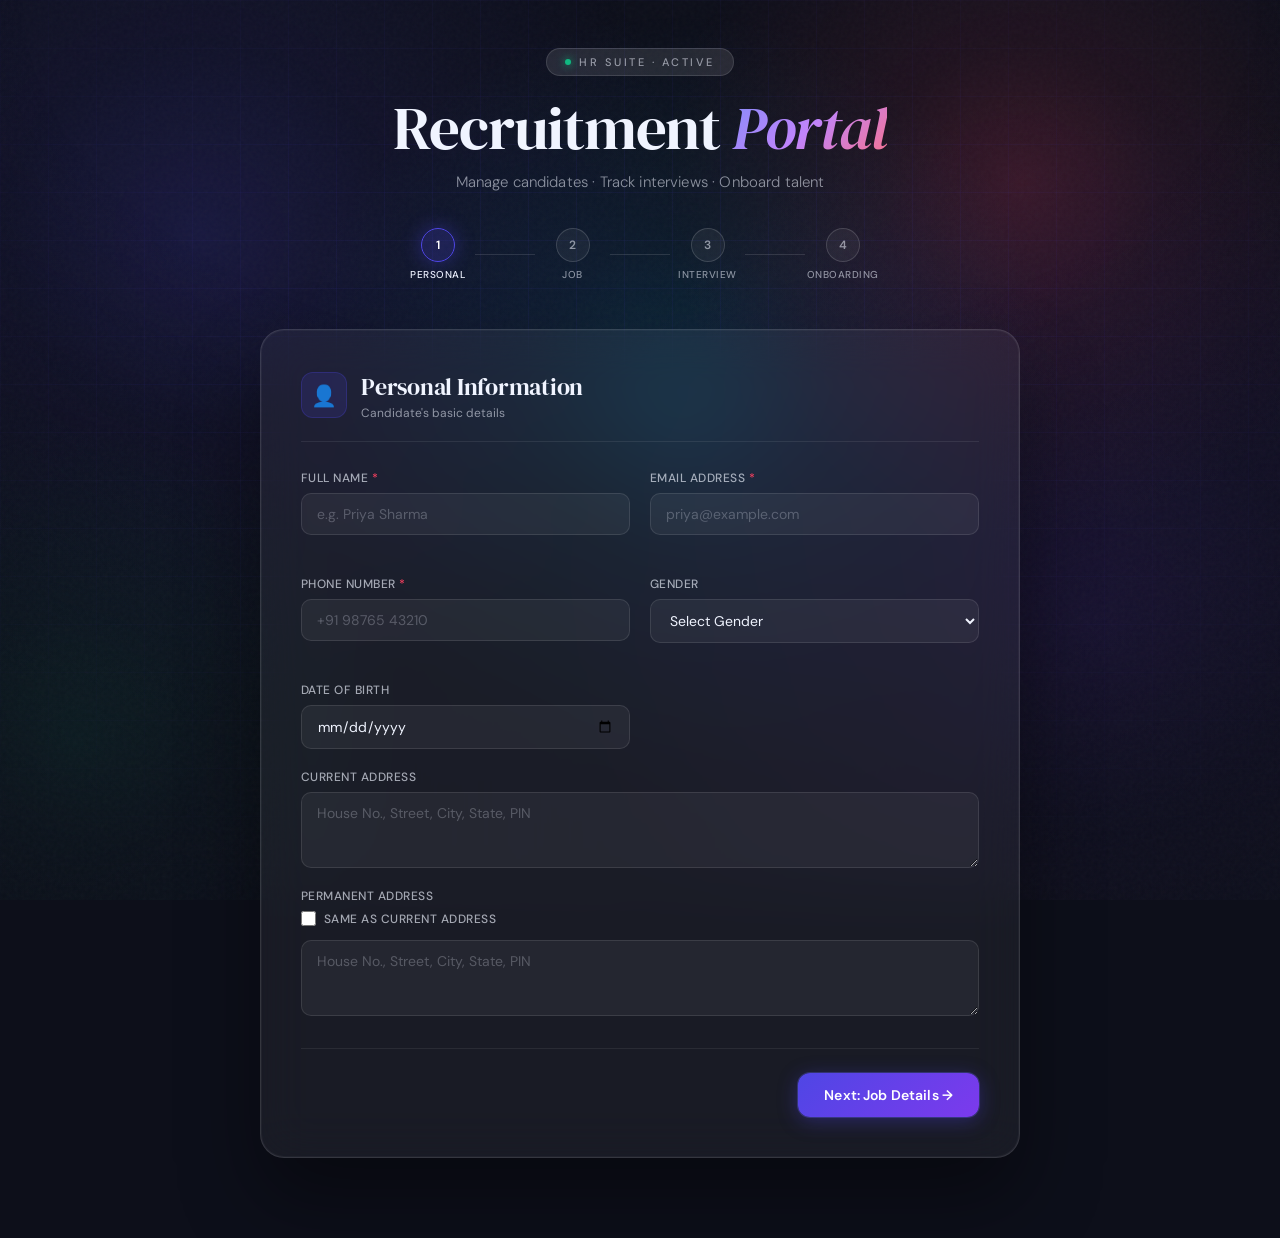
==== index.html @ 94161fe2 "Add files via upload" ====
<!DOCTYPE html>
<html lang="en">
<head>
<meta charset="UTF-8">
<meta name="viewport" content="width=device-width, initial-scale=1.0">
<title>HR Recruitment Portal</title>
<link href="https://fonts.googleapis.com/css2?family=DM+Serif+Display:ital@0;1&family=DM+Sans:wght@300;400;500;600&display=swap" rel="stylesheet">
<style>
*,*::before,*::after{box-sizing:border-box;margin:0;padding:0}

:root{
  --ink:#0d0f1a;
  --ink2:#1e2235;
  --indigo:#4f46e5;
  --violet:#7c3aed;
  --teal:#0d9488;
  --rose:#f43f5e;
  --amber:#f59e0b;
  --emerald:#10b981;
  --glass:rgba(255,255,255,0.06);
  --glass2:rgba(255,255,255,0.10);
  --border:rgba(255,255,255,0.12);
  --text:#f0f4ff;
  --muted:rgba(240,244,255,0.55);
  --card:rgba(255,255,255,0.07);
  --font:'DM Sans',sans-serif;
  --serif:'DM Serif Display',serif;
  --radius:16px;
}

html{scroll-behavior:smooth}

body{
  font-family:var(--font);
  background:var(--ink);
  color:var(--text);
  min-height:100vh;
  overflow-x:hidden;
  position:relative;
}

/* ── CANVAS BACKGROUND ── */
#bgCanvas{
  position:fixed;inset:0;z-index:0;
  pointer-events:none;
  width:100%;height:100%;
}

/* ── GRID OVERLAY ── */
.grid-overlay{
  position:fixed;inset:0;z-index:0;pointer-events:none;
  background-image:
    linear-gradient(rgba(79,70,229,0.07) 1px,transparent 1px),
    linear-gradient(90deg,rgba(79,70,229,0.07) 1px,transparent 1px);
  background-size:48px 48px;
  mask-image:radial-gradient(ellipse 80% 80% at 50% 50%,#000 40%,transparent 100%);
}

/* ── VIGNETTE ── */
.vignette{
  position:fixed;inset:0;z-index:0;pointer-events:none;
  background:radial-gradient(ellipse 120% 100% at 50% 0%,transparent 40%,rgba(13,15,26,0.7) 100%);
}

/* ── NOISE TEXTURE ── */
.noise{
  position:fixed;inset:0;z-index:0;pointer-events:none;
  opacity:0.03;
  background-image:url("data:image/svg+xml,%3Csvg viewBox='0 0 256 256' xmlns='http://www.w3.org/2000/svg'%3E%3Cfilter id='noise'%3E%3CfeTurbulence type='fractalNoise' baseFrequency='0.9' numOctaves='4' stitchTiles='stitch'/%3E%3C/filter%3E%3Crect width='100%25' height='100%25' filter='url(%23noise)'/%3E%3C/svg%3E");
}

/* ── WRAPPER ── */
.portal-wrapper{
  position:relative;z-index:1;
  max-width:800px;margin:0 auto;
  padding:48px 20px 80px;
}

/* ── HEADER ── */
.portal-header{
  text-align:center;margin-bottom:48px;
  animation:slideDown .8s cubic-bezier(.22,1,.36,1) both;
}

@keyframes slideDown{
  from{opacity:0;transform:translateY(-32px)}
  to{opacity:1;transform:translateY(0)}
}

.header-eyebrow{
  display:inline-flex;align-items:center;gap:8px;
  background:var(--glass2);
  border:1px solid var(--border);
  backdrop-filter:blur(12px);
  color:var(--muted);
  font-size:11px;font-weight:500;letter-spacing:2.5px;
  text-transform:uppercase;
  padding:6px 18px;border-radius:99px;margin-bottom:20px;
}
.eyebrow-dot{
  width:6px;height:6px;border-radius:50%;
  background:var(--emerald);
  box-shadow:0 0 8px var(--emerald);
  animation:pulse 2s ease infinite;
}
@keyframes pulse{0%,100%{opacity:1;transform:scale(1)}50%{opacity:.5;transform:scale(.8)}}

.portal-title{
  font-family:var(--serif);
  font-size:clamp(2.4rem,6vw,3.8rem);
  font-weight:400;line-height:1.05;
  letter-spacing:-.02em;
  margin-bottom:12px;
}
.portal-title .accent{
  font-style:italic;
  background:linear-gradient(135deg,#818cf8,#c084fc,#fb7185);
  -webkit-background-clip:text;-webkit-text-fill-color:transparent;
  background-clip:text;
}
.portal-subtitle{
  color:var(--muted);font-size:15px;font-weight:300;
  letter-spacing:.01em;margin-bottom:36px;
}

/* ── STEP PROGRESS ── */
.step-track{
  display:flex;align-items:center;
  justify-content:center;gap:0;
  max-width:480px;margin:0 auto;
}
.step-item{
  display:flex;flex-direction:column;align-items:center;gap:6px;
  flex:1;
}
.step-connector{
  height:1px;flex:1;
  background:rgba(255,255,255,0.12);
  transition:background .5s;
  max-width:60px;
}
.step-connector.filled{background:linear-gradient(90deg,var(--indigo),var(--violet))}

.step-circle{
  width:34px;height:34px;border-radius:50%;
  display:flex;align-items:center;justify-content:center;
  font-size:12px;font-weight:600;
  border:1.5px solid rgba(255,255,255,0.15);
  background:rgba(255,255,255,0.05);
  color:var(--muted);
  transition:all .4s cubic-bezier(.34,1.56,.64,1);
  position:relative;z-index:1;
}
.step-circle.active{
  border-color:var(--indigo);
  background:rgba(79,70,229,0.2);
  color:#fff;
  box-shadow:0 0 20px rgba(79,70,229,0.4);
}
.step-circle.done{
  border-color:var(--emerald);
  background:rgba(16,185,129,0.2);
  color:var(--emerald);
  box-shadow:0 0 16px rgba(16,185,129,0.3);
}
.step-label{
  font-size:10px;font-weight:500;
  color:var(--muted);letter-spacing:.05em;
  text-transform:uppercase;
  transition:color .3s;
  white-space:nowrap;
}
.step-item.active .step-label{color:var(--text)}

/* ── FORM CARD ── */
.form-section{
  display:none;
  background:rgba(255,255,255,0.05);
  backdrop-filter:blur(24px);
  border:1px solid var(--border);
  border-radius:24px;
  padding:40px;
  margin-top:32px;
  animation:fadeUp .5s cubic-bezier(.22,1,.36,1) both;
  box-shadow:0 0 0 1px rgba(255,255,255,0.04) inset,
             0 40px 80px rgba(0,0,0,0.4);
}
.form-section.active{display:block}

@keyframes fadeUp{
  from{opacity:0;transform:translateY(20px)}
  to{opacity:1;transform:translateY(0)}
}

.section-header{
  display:flex;align-items:center;gap:14px;
  margin-bottom:28px;padding-bottom:20px;
  border-bottom:1px solid rgba(255,255,255,0.08);
}
.section-icon-wrap{
  width:46px;height:46px;border-radius:12px;
  display:flex;align-items:center;justify-content:center;
  font-size:1.3rem;
  background:rgba(79,70,229,0.15);
  border:1px solid rgba(79,70,229,0.25);
}
.section-title{
  font-family:var(--serif);
  font-size:1.5rem;font-weight:400;
  letter-spacing:-.01em;
}
.section-sub{font-size:12px;color:var(--muted);margin-top:2px}

/* ── GRID ── */
.grid-2{display:grid;grid-template-columns:1fr 1fr;gap:20px}
@media(max-width:580px){
  .grid-2{grid-template-columns:1fr}
  .form-section{padding:24px 18px}
}
.field-full{grid-column:1/-1}

/* ── FIELD ── */
.field-group{display:flex;flex-direction:column;gap:7px}
.field-group label{
  font-size:12px;font-weight:500;
  color:rgba(240,244,255,0.65);
  letter-spacing:.04em;text-transform:uppercase;
}
.req{color:var(--rose)}

input[type=text],input[type=email],input[type=tel],
input[type=date],input[type=number],input[type=url],
select,textarea{
  width:100%;padding:11px 15px;
  background:rgba(255,255,255,0.05);
  border:1px solid rgba(255,255,255,0.1);
  border-radius:10px;
  font-family:var(--font);font-size:14px;
  color:var(--text);outline:none;
  transition:border-color .2s,box-shadow .2s,background .2s;

}
input::placeholder,textarea::placeholder{color:rgba(240,244,255,0.25)}
input:focus,select:focus,textarea:focus{
  border-color:rgba(99,102,241,0.6);
  box-shadow:0 0 0 3px rgba(99,102,241,0.15);
  background:rgba(255,255,255,0.08);
}
input.invalid,select.invalid,textarea.invalid{
  border-color:rgba(244,63,94,0.6);
  box-shadow:0 0 0 3px rgba(244,63,94,0.1);
}
.field-error{font-size:11px;color:var(--rose);min-height:14px}
textarea{height:76px;resize:vertical}
select{cursor:pointer}
select option{background:#1a1d2e;color:var(--text)}

/* ── SKILLS ── */
.skills-input-wrap{display:flex;flex-direction:column;gap:8px}
.skills-tags{display:flex;flex-wrap:wrap;gap:6px;min-height:4px}
.skill-tag{
  display:inline-flex;align-items:center;gap:5px;
  background:rgba(124,58,237,0.2);
  border:1px solid rgba(124,58,237,0.35);
  color:#c4b5fd;
  font-size:11px;font-weight:500;
  padding:4px 11px;border-radius:99px;
  animation:popIn .2s cubic-bezier(.34,1.56,.64,1);
}
@keyframes popIn{
  from{transform:scale(.5);opacity:0}
  to{transform:scale(1);opacity:1}
}
.skill-tag button{
  background:none;border:none;cursor:pointer;
  color:#c4b5fd;font-size:13px;line-height:1;
  padding:0;margin:0;width:auto;opacity:.7;
  transition:opacity .15s;
}
.skill-tag button:hover{opacity:1}

/* ── STATUS BUTTONS ── */
.status-buttons{display:flex;gap:8px;flex-wrap:wrap;margin-top:2px}
.status-btn{
  flex:1;padding:10px 8px;
  border:1px solid rgba(255,255,255,0.1);
  border-radius:10px;
  background:rgba(255,255,255,0.04);
  font-family:var(--font);font-size:12px;font-weight:600;
  cursor:pointer;transition:all .2s;
  color:var(--muted);min-width:88px;
  letter-spacing:.03em;
}
.status-btn:hover{border-color:rgba(255,255,255,0.25);color:var(--text)}
.status-btn.pending.active{
  background:rgba(245,158,11,0.15);border-color:rgba(245,158,11,0.4);
  color:#fcd34d;box-shadow:0 0 14px rgba(245,158,11,0.1);
}
.status-btn.selected.active{
  background:rgba(16,185,129,0.15);border-color:rgba(16,185,129,0.4);
  color:#6ee7b7;box-shadow:0 0 14px rgba(16,185,129,0.1);
}
.status-btn.rejected.active{
  background:rgba(244,63,94,0.15);border-color:rgba(244,63,94,0.4);
  color:#fda4af;box-shadow:0 0 14px rgba(244,63,94,0.1);
}

/* ── TOGGLE ── */
.toggle-wrap{display:flex;align-items:center;gap:12px;margin-top:4px}
.toggle{position:relative;display:inline-block;width:48px;height:26px;flex-shrink:0}
.toggle input{opacity:0;width:0;height:0}
.toggle-slider{
  position:absolute;inset:0;
  background:rgba(255,255,255,0.1);border-radius:99px;
  transition:.3s;cursor:pointer;
  border:1px solid rgba(255,255,255,0.1);
}
.toggle-slider::before{
  content:'';position:absolute;
  width:20px;height:20px;left:3px;top:2px;
  background:rgba(255,255,255,0.7);border-radius:50%;
  transition:.3s;box-shadow:0 1px 4px rgba(0,0,0,0.4);
}
.toggle input:checked+.toggle-slider{
  background:linear-gradient(135deg,var(--indigo),var(--violet));
  border-color:transparent;
}
.toggle input:checked+.toggle-slider::before{
  transform:translateX(22px);background:#fff;
}
.toggle-text{font-size:13px;color:var(--muted)}

/* ── SAME ADDRESS ── */
.same-address-wrap{display:flex;align-items:center;gap:8px;margin-bottom:6px}
.same-address-wrap input[type=checkbox]{
  width:15px;height:15px;accent-color:var(--indigo);cursor:pointer;
}
.checkbox-label{font-size:12px;color:var(--muted);cursor:pointer;font-weight:500}

/* ── SALARY ── */
.salary-wrap{position:relative}
.salary-prefix{
  position:absolute;left:14px;top:50%;transform:translateY(-50%);
  font-size:14px;font-weight:600;color:var(--muted);
}
.salary-wrap input{padding-left:26px}

/* ── SUMMARY ── */
.summary-card{
  background:rgba(79,70,229,0.08);
  border:1px solid rgba(99,102,241,0.25);
  border-radius:14px;padding:20px 24px;margin-top:24px;
}
.summary-card h3{
  font-size:13px;font-weight:600;color:rgba(165,180,252,0.9);
  margin-bottom:14px;letter-spacing:.05em;text-transform:uppercase;
}
.summary-grid{display:grid;grid-template-columns:1fr 1fr;gap:10px 24px}
.summary-item{font-size:13px}
.summary-item .s-label{color:var(--muted);font-weight:400;font-size:11px;text-transform:uppercase;letter-spacing:.04em;margin-bottom:1px}
.summary-item .s-val{color:var(--text);font-weight:500}
@media(max-width:480px){.summary-grid{grid-template-columns:1fr}}

/* ── NAV ── */
.step-nav{
  display:flex;justify-content:space-between;align-items:center;
  margin-top:32px;padding-top:24px;
  border-top:1px solid rgba(255,255,255,0.07);
}

.btn-next,.btn-back,.btn-submit{
  font-family:var(--font);font-weight:600;font-size:14px;
  border:none;border-radius:12px;padding:13px 26px;
  cursor:pointer;transition:all .22s cubic-bezier(.22,1,.36,1);
  letter-spacing:.01em;
}
.btn-next{
  background:linear-gradient(135deg,#4f46e5,#7c3aed);
  color:#fff;
  box-shadow:0 0 0 1px rgba(99,102,241,0.3),0 4px 20px rgba(79,70,229,0.35);
}
.btn-next:hover{transform:translateY(-2px);box-shadow:0 0 0 1px rgba(99,102,241,0.5),0 8px 28px rgba(79,70,229,0.45)}
.btn-next:active{transform:translateY(0)}

.btn-back{
  background:rgba(255,255,255,0.05);
  color:var(--muted);
  border:1px solid rgba(255,255,255,0.1);
}
.btn-back:hover{background:rgba(255,255,255,0.09);color:var(--text)}

.btn-submit{
  background:linear-gradient(135deg,#0d9488,#10b981);
  color:#fff;
  box-shadow:0 0 0 1px rgba(16,185,129,0.3),0 4px 20px rgba(13,148,136,0.35);
  padding:13px 32px;font-size:15px;
}
.btn-submit:hover{transform:translateY(-2px);box-shadow:0 0 0 1px rgba(16,185,129,0.5),0 8px 28px rgba(13,148,136,0.45)}
.btn-submit:disabled{opacity:.5;cursor:not-allowed;transform:none}
.btn-loader{display:inline-block}
.hidden{display:none!important}

/* ── TOAST ── */
.toast{
  position:fixed;bottom:32px;right:32px;
  background:rgba(30,34,53,0.95);
  backdrop-filter:blur(20px);
  border:1px solid var(--border);
  color:var(--text);padding:14px 22px;
  border-radius:14px;font-size:14px;font-weight:500;
  display:flex;align-items:center;gap:10px;
  box-shadow:0 20px 50px rgba(0,0,0,0.5);
  transform:translateY(80px);opacity:0;
  transition:all .45s cubic-bezier(.22,1,.36,1);
  z-index:1000;
}
.toast.show{transform:translateY(0);opacity:1}
.toast-icon{font-size:1.1rem}

/* ── FLOATING PARTICLES (CSS) ── */
.particles{position:fixed;inset:0;z-index:0;pointer-events:none;overflow:hidden}
.particle{
  position:absolute;border-radius:50%;
  animation:floatUp linear infinite;
  opacity:0;
}
@keyframes floatUp{
  0%{transform:translateY(0) scale(1);opacity:0}
  10%{opacity:1}
  90%{opacity:.4}
  100%{transform:translateY(-100vh) scale(.4);opacity:0}
}
</style>
</head>
<body>

<canvas id="bgCanvas"></canvas>
<div class="grid-overlay"></div>
<div class="vignette"></div>
<div class="noise"></div>
<div class="particles" id="particles"></div>

<div class="portal-wrapper">

  <!-- Header -->
  <header class="portal-header">
    <div class="header-eyebrow">
      <span class="eyebrow-dot"></span>
      HR Suite · Active
    </div>
    <h1 class="portal-title">Recruitment <span class="accent">Portal</span></h1>
    <p class="portal-subtitle">Manage candidates · Track interviews · Onboard talent</p>

    <!-- Step Progress -->
    <div class="step-track" id="stepTrack">
      <div class="step-item active" data-step="1">
        <div class="step-circle active" id="sc1">1</div>
        <span class="step-label">Personal</span>
      </div>
      <div class="step-connector" id="conn1"></div>
      <div class="step-item" data-step="2">
        <div class="step-circle" id="sc2">2</div>
        <span class="step-label">Job</span>
      </div>
      <div class="step-connector" id="conn2"></div>
      <div class="step-item" data-step="3">
        <div class="step-circle" id="sc3">3</div>
        <span class="step-label">Interview</span>
      </div>
      <div class="step-connector" id="conn3"></div>
      <div class="step-item" data-step="4">
        <div class="step-circle" id="sc4">4</div>
        <span class="step-label">Onboarding</span>
      </div>
    </div>
  </header>

  <form id="hrForm" novalidate>

    <!-- Step 1 -->
    <section class="form-section active" id="step1">
      <div class="section-header">
        <div class="section-icon-wrap">👤</div>
        <div>
          <h2 class="section-title">Personal Information</h2>
          <p class="section-sub">Candidate's basic details</p>
        </div>
      </div>
      <div class="grid-2">
        <div class="field-group">
          <label>Full Name <span class="req">*</span></label>
          <input type="text" id="name" placeholder="e.g. Priya Sharma" required>
          <span class="field-error" id="nameErr"></span>
        </div>
        <div class="field-group">
          <label>Email Address <span class="req">*</span></label>
          <input type="email" id="email" placeholder="priya@example.com" required>
          <span class="field-error" id="emailErr"></span>
        </div>
        <div class="field-group">
          <label>Phone Number <span class="req">*</span></label>
          <input type="tel" id="phone" placeholder="+91 98765 43210" required>
          <span class="field-error" id="phoneErr"></span>
        </div>
        <div class="field-group">
          <label>Gender</label>
          <select id="gender">
            <option value="">Select Gender</option>
            <option>Male</option><option>Female</option>
            <option>Other</option><option>Prefer not to say</option>
          </select>
        </div>
        <div class="field-group">
          <label>Date of Birth</label>
          <input type="date" id="dob">
        </div>
        <div class="field-group field-full">
          <label>Current Address</label>
          <textarea id="currentAddress" placeholder="House No., Street, City, State, PIN"></textarea>
        </div>
        <div class="field-group field-full">
          <label>Permanent Address</label>
          <div class="same-address-wrap">
            <input type="checkbox" id="sameAddress">
            <label for="sameAddress" class="checkbox-label">Same as current address</label>
          </div>
          <textarea id="permanentAddress" placeholder="House No., Street, City, State, PIN"></textarea>
        </div>
      </div>
      <div class="step-nav">
        <div></div>
        <button type="button" class="btn-next" onclick="goToStep(2)">Next: Job Details →</button>
      </div>
    </section>

    <!-- Step 2 -->
    <section class="form-section" id="step2">
      <div class="section-header">
        <div class="section-icon-wrap">💼</div>
        <div>
          <h2 class="section-title">Job Details</h2>
          <p class="section-sub">Role, skills & experience</p>
        </div>
      </div>
      <div class="grid-2">
        <div class="field-group">
          <label>Position Applied For <span class="req">*</span></label>
          <input type="text" id="position" placeholder="e.g. Senior Developer" required>
          <span class="field-error" id="positionErr"></span>
        </div>
        <div class="field-group">
          <label>Department</label>
          <select id="department">
            <option value="">Select Department</option>
            <option>Engineering</option><option>Design</option>
            <option>Marketing</option><option>Sales</option>
            <option>HR</option><option>Finance</option>
            <option>Operations</option><option>Other</option>
          </select>
        </div>
        <div class="field-group field-full">
          <label>Skills</label>
          <div class="skills-input-wrap">
            <input type="text" id="skillInput" placeholder="Type a skill and press Enter (e.g. React, Python)">
            <div class="skills-tags" id="skillsTags"></div>
            <input type="hidden" id="skills">
          </div>
        </div>
        <div class="field-group">
          <label>Experience (Years)</label>
          <input type="number" id="experience" placeholder="e.g. 4" min="0" max="50">
        </div>
        <div class="field-group">
          <label>Application Date</label>
          <input type="date" id="applicationDate">
        </div>
        <div class="field-group field-full">
          <label>Resume Link (Google Drive URL)</label>
          <input type="url" id="resume" placeholder="https://drive.google.com/file/...">
        </div>
      </div>
      <div class="step-nav">
        <button type="button" class="btn-back" onclick="goToStep(1)">← Back</button>
        <button type="button" class="btn-next" onclick="goToStep(3)">Next: Interview →</button>
      </div>
    </section>

    <!-- Step 3 -->
    <section class="form-section" id="step3">
      <div class="section-header">
        <div class="section-icon-wrap">🎯</div>
        <div>
          <h2 class="section-title">Interview Tracking</h2>
          <p class="section-sub">Status, rounds & evaluation</p>
        </div>
      </div>
      <div class="grid-2">
        <div class="field-group">
          <label>Interview Status</label>
          <div class="status-buttons" id="interviewStatusBtns">
            <button type="button" class="status-btn pending active" data-value="Pending" onclick="setStatus(this,'interviewStatus')">⏳ Pending</button>
            <button type="button" class="status-btn selected" data-value="Selected" onclick="setStatus(this,'interviewStatus')">✅ Selected</button>
            <button type="button" class="status-btn rejected" data-value="Rejected" onclick="setStatus(this,'interviewStatus')">❌ Rejected</button>
          </div>
          <input type="hidden" id="interviewStatus" value="Pending">
        </div>
        <div class="field-group">
          <label>Offer Letter Sent?</label>
          <div class="toggle-wrap">
            <label class="toggle">
              <input type="checkbox" id="offerSentToggle">
              <span class="toggle-slider"></span>
            </label>
            <span class="toggle-text" id="offerSentText">Not Sent</span>
            <input type="hidden" id="offerSent" value="No">
          </div>
        </div>
        <div class="field-group">
          <label>Interview Round</label>
          <select id="interviewRound">
            <option value="">Select Round</option>
            <option>HR Screening</option><option>Technical Round 1</option>
            <option>Technical Round 2</option><option>Managerial Round</option>
            <option>Final Round</option>
          </select>
        </div>
        <div class="field-group">
          <label>Candidate Selected?</label>
          <div class="toggle-wrap">
            <label class="toggle">
              <input type="checkbox" id="selectedToggle">
              <span class="toggle-slider"></span>
            </label>
            <span class="toggle-text" id="selectedText">No</span>
            <input type="hidden" id="selected" value="No">
          </div>
        </div>
        <div class="field-group field-full">
          <label>HR Remarks</label>
          <textarea id="remarks" placeholder="Add notes about the candidate..."></textarea>
        </div>
      </div>
      <div class="step-nav">
        <button type="button" class="btn-back" onclick="goToStep(2)">← Back</button>
        <button type="button" class="btn-next" onclick="goToStep(4)">Next: Onboarding →</button>
      </div>
    </section>

    <!-- Step 4 -->
    <section class="form-section" id="step4">
      <div class="section-header">
        <div class="section-icon-wrap">🚀</div>
        <div>
          <h2 class="section-title">Employee Onboarding</h2>
          <p class="section-sub">Final package & joining details</p>
        </div>
      </div>
      <div class="grid-2">
        <div class="field-group">
          <label>Date of Joining</label>
          <input type="date" id="joiningDate">
        </div>
        <div class="field-group">
          <label>Employment Type</label>
          <select id="employmentType">
            <option>Full-time</option><option>Intern</option>
            <option>Contract</option><option>Part-time</option>
          </select>
        </div>
        <div class="field-group">
          <label>Work Location</label>
          <input type="text" id="workLocation" placeholder="e.g. Mumbai / Remote / Hybrid">
        </div>
        <div class="field-group">
          <label>Salary Package (LPA)</label>
          <div class="salary-wrap">
            <span class="salary-prefix">₹</span>
            <input type="text" id="salary" placeholder="e.g. 12 LPA">
          </div>
        </div>
      </div>
      <div class="summary-card" id="summaryCard">
        <h3>📋 Submission Summary</h3>
        <div class="summary-grid" id="summaryGrid"></div>
      </div>
      <div class="step-nav">
        <button type="button" class="btn-back" onclick="goToStep(3)">← Back</button>
        <button type="submit" class="btn-submit" id="submitBtn">
          <span id="btnText">💾 Save to Google Sheets</span>
          <span id="btnLoader" class="btn-loader hidden">Saving…</span>
        </button>
      </div>
    </section>

  </form>

  <div class="toast" id="toast">
    <span class="toast-icon">🎉</span>
    <span id="toastMsg">Employee saved successfully!</span>
  </div>

</div>

<script>
/* ════════════════════════════════════════
   CANVAS BACKGROUND — Flowing aurora mesh
   ════════════════════════════════════════ */
(function(){
  const canvas=document.getElementById('bgCanvas');
  const ctx=canvas.getContext('2d');
  let W,H,t=0;
  const orbs=[
    {x:.15,y:.2,r:.38,c:[79,70,229],vx:.00012,vy:.00008},
    {x:.8,y:.7,r:.42,c:[124,58,237],vx:-.0001,vy:.00015},
    {x:.5,y:.5,r:.3,c:[14,165,233],vx:.00008,vy:-.00012},
    {x:.1,y:.8,r:.25,c:[16,185,129],vx:.00015,vy:-.0001},
    {x:.85,y:.15,r:.28,c:[244,63,94],vx:-.00009,vy:.00013},
  ];
  function resize(){W=canvas.width=innerWidth;H=canvas.height=innerHeight}
  resize();
  window.addEventListener('resize',resize);

  /* mouse attract */
  let mx=W/2,my=H/2;
  document.addEventListener('mousemove',e=>{mx=e.clientX;my=e.clientY});

  function draw(){
    ctx.clearRect(0,0,W,H);
    t+=.003;
    orbs.forEach((o,i)=>{
      const ox=Math.sin(t*1.1+i*1.3)*0.06;
      const oy=Math.cos(t*.9+i*1.7)*0.06;
      const ax=(mx/W-.5)*.04;
      const ay=(my/H-.5)*.04;
      o.x+=o.vx+ax*.002;
      o.y+=o.vy+ay*.002;
      if(o.x<-0.1)o.x=1.1;if(o.x>1.1)o.x=-0.1;
      if(o.y<-0.1)o.y=1.1;if(o.y>1.1)o.y=-0.1;
      const cx=(o.x+ox)*W;
      const cy=(o.y+oy)*H;
      const rad=o.r*Math.max(W,H);
      const g=ctx.createRadialGradient(cx,cy,0,cx,cy,rad);
      const [r,gv,b]=o.c;
      g.addColorStop(0,`rgba(${r},${gv},${b},.18)`);
      g.addColorStop(.4,`rgba(${r},${gv},${b},.08)`);
      g.addColorStop(1,`rgba(${r},${gv},${b},0)`);
      ctx.beginPath();
      ctx.arc(cx,cy,rad,0,Math.PI*2);
      ctx.fillStyle=g;ctx.fill();
    });
    requestAnimationFrame(draw);
  }
  draw();
})();

/* ════════════════════════════════════════
   FLOATING PARTICLES
   ════════════════════════════════════════ */
(function(){
  const container=document.getElementById('particles');
  const colors=['rgba(99,102,241,.5)','rgba(139,92,246,.4)','rgba(20,184,166,.3)','rgba(251,191,36,.3)'];
  for(let i=0;i<18;i++){
    const p=document.createElement('div');
    p.className='particle';
    const size=Math.random()*3+1;
    p.style.cssText=`
      width:${size}px;height:${size}px;
      left:${Math.random()*100}%;
      bottom:-${Math.random()*20}%;
      background:${colors[Math.floor(Math.random()*colors.length)]};
      animation-duration:${8+Math.random()*12}s;
      animation-delay:${Math.random()*8}s;
    `;
    container.appendChild(p);
  }
})();

/* ════════════════════════════════════════
   SCRIPT URL
   ════════════════════════════════════════ */
// ⚠️ PASTE YOUR NEW GOOGLE APPS SCRIPT WEB APP URL HERE after deploying the Apps Script below
const SCRIPT_URL = "https://script.google.com/macros/s/AKfycbxuU6n4cOxJBHFFOYONBlkAgOHNXthpQToas6R7LyTEX1ES58RzDP-QmV1KAhtE340/exec";

/* ════════════════════════════════════════
   STEP NAVIGATION
   ════════════════════════════════════════ */
let currentStep=1;const totalSteps=4;

function goToStep(step){
  if(step>currentStep&&!validateStep(currentStep))return;
  document.getElementById(`step${currentStep}`).classList.remove('active');
  document.getElementById(`step${step}`).classList.add('active');
  currentStep=step;
  updateProgress();
  if(step===4)buildSummary();
  window.scrollTo({top:0,behavior:'smooth'});
}

function updateProgress(){
  for(let i=1;i<=4;i++){
    const sc=document.getElementById(`sc${i}`);
    const si=document.querySelector(`.step-item[data-step="${i}"]`);
    sc.className='step-circle';
    si.classList.remove('active');
    if(i<currentStep){sc.classList.add('done');sc.textContent='✓'}
    else if(i===currentStep){sc.classList.add('active');sc.textContent=i;si.classList.add('active')}
    else{sc.textContent=i}
  }
  for(let i=1;i<=3;i++){
    const c=document.getElementById(`conn${i}`);
    c.classList.toggle('filled',i<currentStep);
  }
}

/* ════════════════════════════════════════
   VALIDATION
   ════════════════════════════════════════ */
function validateStep(step){
  let valid=true;
  const rules={
    1:[
      {id:'name',errId:'nameErr',msg:'Full name is required.'},
      {id:'email',errId:'emailErr',msg:'Valid email is required.',pattern:/^[^\s@]+@[^\s@]+\.[^\s@]+$/},
      {id:'phone',errId:'phoneErr',msg:'Phone number is required.'},
    ],
    2:[{id:'position',errId:'positionErr',msg:'Position is required.'}]
  };
  if(rules[step]){
    rules[step].forEach(rule=>{
      const el=document.getElementById(rule.id);
      const err=document.getElementById(rule.errId);
      const val=el.value.trim();
      const failed=!val||(rule.pattern&&!rule.pattern.test(val));
      el.classList.toggle('invalid',failed);
      err.textContent=failed?rule.msg:'';
      if(failed)valid=false;
    });
  }
  return valid;
}

['name','email','phone','position'].forEach(id=>{
  const el=document.getElementById(id);
  if(el)el.addEventListener('input',()=>{
    el.classList.remove('invalid');
    const e=document.getElementById(id+'Err');
    if(e)e.textContent='';
  });
});

/* ════════════════════════════════════════
   SKILLS TAG INPUT
   ════════════════════════════════════════ */
let skillsList=[];
document.getElementById('skillInput').addEventListener('keydown',function(e){
  if(e.key==='Enter'||e.key===','){
    e.preventDefault();
    const val=this.value.trim().replace(/,+$/,'');
    if(val&&!skillsList.includes(val)){skillsList.push(val);renderSkills()}
    this.value='';
  }
});
function renderSkills(){
  document.getElementById('skillsTags').innerHTML=skillsList.map((s,i)=>`
    <span class="skill-tag">${s}<button type="button" onclick="removeSkill(${i})">×</button></span>
  `).join('');
  document.getElementById('skills').value=skillsList.join(', ');
}
function removeSkill(i){skillsList.splice(i,1);renderSkills()}

/* ════════════════════════════════════════
   STATUS BUTTONS
   ════════════════════════════════════════ */
function setStatus(btn,hiddenId){
  btn.closest('.status-buttons').querySelectorAll('.status-btn').forEach(b=>b.classList.remove('active'));
  btn.classList.add('active');
  document.getElementById(hiddenId).value=btn.dataset.value;
}

/* ════════════════════════════════════════
   TOGGLE SWITCHES
   ════════════════════════════════════════ */
function setupToggle(checkboxId,textId,hiddenId,onText,offText){
  const chk=document.getElementById(checkboxId);
  const txt=document.getElementById(textId);
  const hid=document.getElementById(hiddenId);
  chk.addEventListener('change',()=>{
    txt.textContent=chk.checked?onText:offText;
    hid.value=chk.checked?'Yes':'No';
  });
}
setupToggle('offerSentToggle','offerSentText','offerSent','Sent ✓','Not Sent');
setupToggle('selectedToggle','selectedText','selected','Yes ✓','No');

/* ════════════════════════════════════════
   SAME ADDRESS
   ════════════════════════════════════════ */
document.getElementById('sameAddress').addEventListener('change',function(){
  const perm=document.getElementById('permanentAddress');
  if(this.checked){
    perm.value=document.getElementById('currentAddress').value;
    perm.setAttribute('readonly',true);
    perm.style.opacity='.5';
  }else{
    perm.removeAttribute('readonly');perm.style.opacity='';
  }
});
document.getElementById('currentAddress').addEventListener('input',function(){
  if(document.getElementById('sameAddress').checked)
    document.getElementById('permanentAddress').value=this.value;
});

/* ════════════════════════════════════════
   SUMMARY
   ════════════════════════════════════════ */
function buildSummary(){
  const fields=[
    ['Name','name'],['Email','email'],['Phone','phone'],
    ['Position','position'],['Department','department'],
    ['Experience','experience','yrs'],
    ['Interview Status','interviewStatus'],
    ['Interview Round','interviewRound'],
    ['Offer Sent','offerSent'],['Employment Type','employmentType'],
    ['Work Location','workLocation'],['Salary','salary'],
  ];
  document.getElementById('summaryGrid').innerHTML=fields.map(([label,id,suffix])=>{
    const val=document.getElementById(id)?.value||'—';
    return `<div class="summary-item">
      <div class="s-label">${label}</div>
      <div class="s-val">${val||'—'}${val&&suffix?' '+suffix:''}</div>
    </div>`;
  }).join('');
}

/* ════════════════════════════════════════
   FORM SUBMIT
   ════════════════════════════════════════ */
document.getElementById('hrForm').addEventListener('submit',async function(e){
  e.preventDefault();
  if(!validateStep(currentStep))return;
  const btnText=document.getElementById('btnText');
  const btnLoader=document.getElementById('btnLoader');
  const submitBtn=document.getElementById('submitBtn');
  btnText.classList.add('hidden');btnLoader.classList.remove('hidden');submitBtn.disabled=true;
  const data={
    timestamp:new Date().toLocaleString('en-IN'),
    name:getValue('name'),email:getValue('email'),phone:getValue('phone'),
    gender:getValue('gender'),dob:getValue('dob'),
    currentAddress:getValue('currentAddress'),permanentAddress:getValue('permanentAddress'),
    position:getValue('position'),department:getValue('department'),
    skills:getValue('skills'),experience:getValue('experience'),
    resume:getValue('resume'),applicationDate:getValue('applicationDate'),
    interviewStatus:getValue('interviewStatus'),interviewRound:getValue('interviewRound'),
    selected:getValue('selected'),remarks:getValue('remarks'),offerSent:getValue('offerSent'),
    joiningDate:getValue('joiningDate'),employmentType:getValue('employmentType'),
    workLocation:getValue('workLocation'),salary:getValue('salary'),
  };
  try{
    await fetch(SCRIPT_URL,{method:'POST',mode:'no-cors',headers:{'Content-Type':'application/json'},body:JSON.stringify(data)});
    showToast('🎉 Employee saved to Google Sheets!');
    document.getElementById('hrForm').reset();
    skillsList=[];renderSkills();
    document.getElementById('offerSentText').textContent='Not Sent';
    document.getElementById('selectedText').textContent='No';
    document.getElementById('offerSent').value='No';
    document.getElementById('selected').value='No';
    goToStep(1);
  }catch(err){
    showToast('❌ Error saving. Check your Script URL.',true);
  }finally{
    btnText.classList.remove('hidden');btnLoader.classList.add('hidden');submitBtn.disabled=false;
  }
});

function getValue(id){return document.getElementById(id)?.value?.trim()||''}

/* ════════════════════════════════════════
   TOAST
   ════════════════════════════════════════ */
function showToast(msg,isError=false){
  const toast=document.getElementById('toast');
  document.getElementById('toastMsg').textContent=msg;
  toast.style.borderColor=isError?'rgba(244,63,94,.3)':'rgba(16,185,129,.3)';
  toast.classList.add('show');
  setTimeout(()=>toast.classList.remove('show'),4000);
}

/* Default date */
document.getElementById('applicationDate').valueAsDate=new Date();
</script>
</body>
</html>
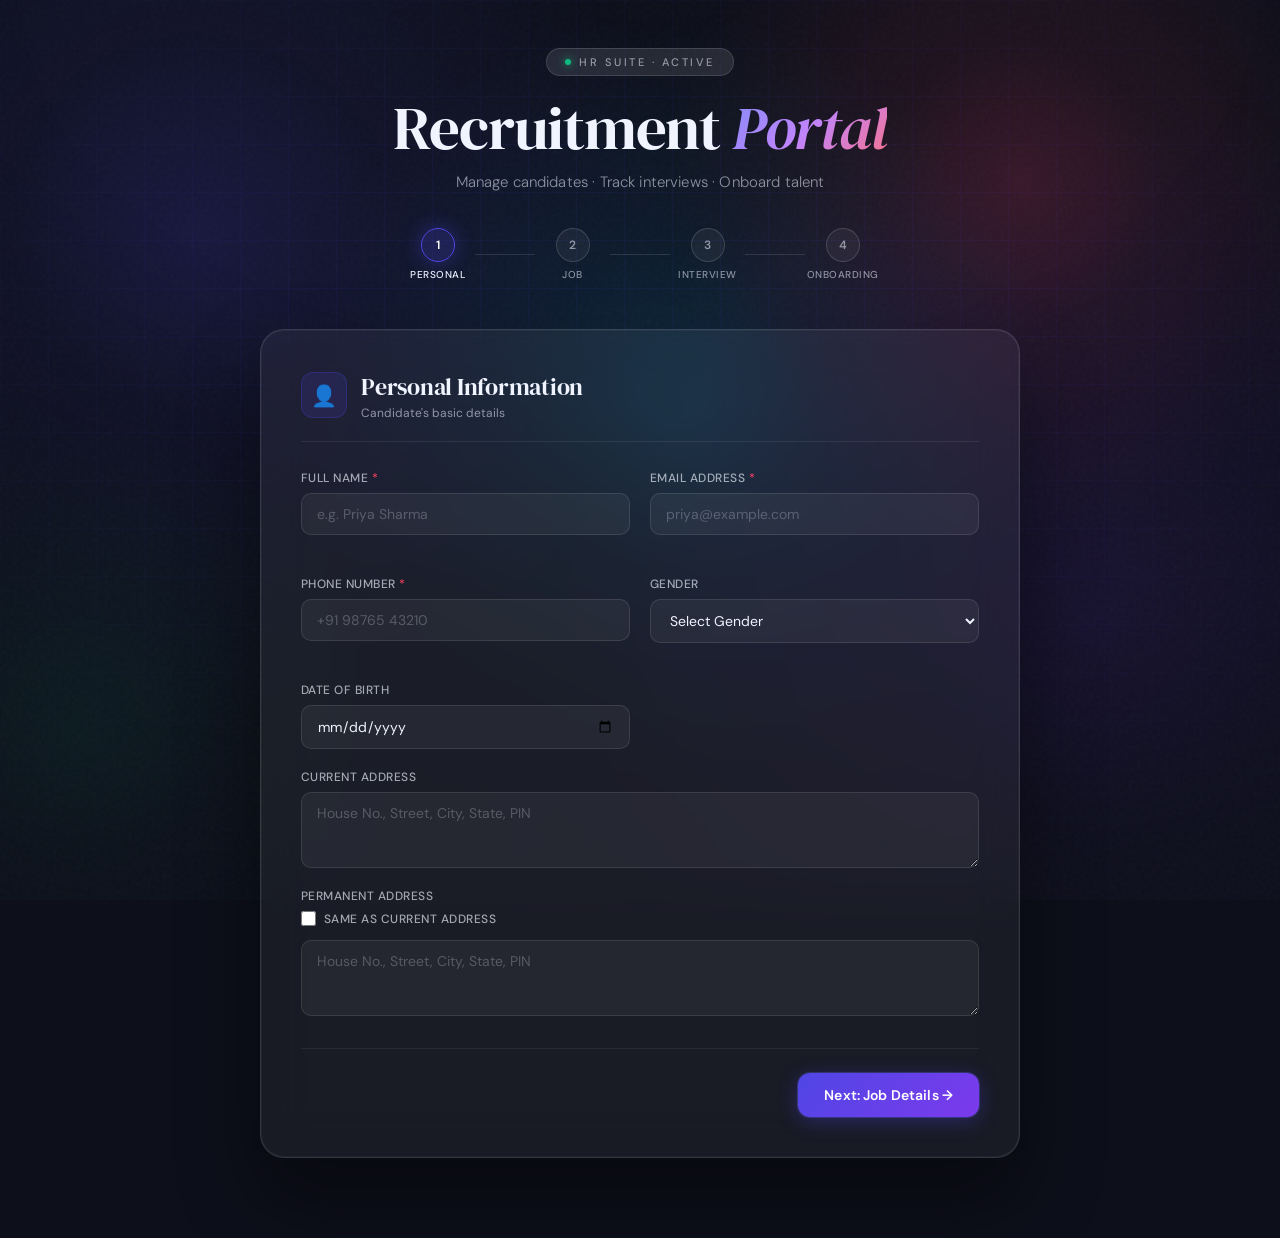
==== commit 0fac4a7c: "Add files via upload" ====
--- a/index.html
+++ b/index.html
@@ -10,426 +10,137 @@
 
 :root{
   --ink:#0d0f1a;
-  --ink2:#1e2235;
   --indigo:#4f46e5;
   --violet:#7c3aed;
-  --teal:#0d9488;
   --rose:#f43f5e;
-  --amber:#f59e0b;
   --emerald:#10b981;
-  --glass:rgba(255,255,255,0.06);
-  --glass2:rgba(255,255,255,0.10);
   --border:rgba(255,255,255,0.12);
   --text:#f0f4ff;
   --muted:rgba(240,244,255,0.55);
-  --card:rgba(255,255,255,0.07);
   --font:'DM Sans',sans-serif;
   --serif:'DM Serif Display',serif;
-  --radius:16px;
 }
 
 html{scroll-behavior:smooth}
-
-body{
-  font-family:var(--font);
-  background:var(--ink);
-  color:var(--text);
-  min-height:100vh;
-  overflow-x:hidden;
-  position:relative;
-}
-
-/* ── CANVAS BACKGROUND ── */
-#bgCanvas{
-  position:fixed;inset:0;z-index:0;
-  pointer-events:none;
-  width:100%;height:100%;
-}
-
-/* ── GRID OVERLAY ── */
+body{font-family:var(--font);background:var(--ink);color:var(--text);min-height:100vh;overflow-x:hidden;position:relative}
+
+#bgCanvas{position:fixed;inset:0;z-index:0;pointer-events:none;width:100%;height:100%}
+
 .grid-overlay{
   position:fixed;inset:0;z-index:0;pointer-events:none;
-  background-image:
-    linear-gradient(rgba(79,70,229,0.07) 1px,transparent 1px),
-    linear-gradient(90deg,rgba(79,70,229,0.07) 1px,transparent 1px);
+  background-image:linear-gradient(rgba(79,70,229,0.07) 1px,transparent 1px),linear-gradient(90deg,rgba(79,70,229,0.07) 1px,transparent 1px);
   background-size:48px 48px;
   mask-image:radial-gradient(ellipse 80% 80% at 50% 50%,#000 40%,transparent 100%);
 }
-
-/* ── VIGNETTE ── */
-.vignette{
-  position:fixed;inset:0;z-index:0;pointer-events:none;
-  background:radial-gradient(ellipse 120% 100% at 50% 0%,transparent 40%,rgba(13,15,26,0.7) 100%);
-}
-
-/* ── NOISE TEXTURE ── */
-.noise{
-  position:fixed;inset:0;z-index:0;pointer-events:none;
-  opacity:0.03;
-  background-image:url("data:image/svg+xml,%3Csvg viewBox='0 0 256 256' xmlns='http://www.w3.org/2000/svg'%3E%3Cfilter id='noise'%3E%3CfeTurbulence type='fractalNoise' baseFrequency='0.9' numOctaves='4' stitchTiles='stitch'/%3E%3C/filter%3E%3Crect width='100%25' height='100%25' filter='url(%23noise)'/%3E%3C/svg%3E");
-}
-
-/* ── WRAPPER ── */
-.portal-wrapper{
-  position:relative;z-index:1;
-  max-width:800px;margin:0 auto;
-  padding:48px 20px 80px;
-}
-
-/* ── HEADER ── */
-.portal-header{
-  text-align:center;margin-bottom:48px;
-  animation:slideDown .8s cubic-bezier(.22,1,.36,1) both;
-}
-
-@keyframes slideDown{
-  from{opacity:0;transform:translateY(-32px)}
-  to{opacity:1;transform:translateY(0)}
-}
-
-.header-eyebrow{
-  display:inline-flex;align-items:center;gap:8px;
-  background:var(--glass2);
-  border:1px solid var(--border);
-  backdrop-filter:blur(12px);
-  color:var(--muted);
-  font-size:11px;font-weight:500;letter-spacing:2.5px;
-  text-transform:uppercase;
-  padding:6px 18px;border-radius:99px;margin-bottom:20px;
-}
-.eyebrow-dot{
-  width:6px;height:6px;border-radius:50%;
-  background:var(--emerald);
-  box-shadow:0 0 8px var(--emerald);
-  animation:pulse 2s ease infinite;
-}
+.vignette{position:fixed;inset:0;z-index:0;pointer-events:none;background:radial-gradient(ellipse 120% 100% at 50% 0%,transparent 40%,rgba(13,15,26,0.7) 100%)}
+.noise{position:fixed;inset:0;z-index:0;pointer-events:none;opacity:0.03;background-image:url("data:image/svg+xml,%3Csvg viewBox='0 0 256 256' xmlns='http://www.w3.org/2000/svg'%3E%3Cfilter id='noise'%3E%3CfeTurbulence type='fractalNoise' baseFrequency='0.9' numOctaves='4' stitchTiles='stitch'/%3E%3C/filter%3E%3Crect width='100%25' height='100%25' filter='url(%23noise)'/%3E%3C/svg%3E")}
+.particles{position:fixed;inset:0;z-index:0;pointer-events:none;overflow:hidden}
+.particle{position:absolute;border-radius:50%;animation:floatUp linear infinite;opacity:0}
+@keyframes floatUp{0%{transform:translateY(0) scale(1);opacity:0}10%{opacity:1}90%{opacity:.4}100%{transform:translateY(-100vh) scale(.4);opacity:0}}
+
+.portal-wrapper{position:relative;z-index:1;max-width:800px;margin:0 auto;padding:48px 20px 80px}
+
+.portal-header{text-align:center;margin-bottom:48px;animation:slideDown .8s cubic-bezier(.22,1,.36,1) both}
+@keyframes slideDown{from{opacity:0;transform:translateY(-32px)}to{opacity:1;transform:translateY(0)}}
+
+.header-eyebrow{display:inline-flex;align-items:center;gap:8px;background:rgba(255,255,255,0.10);border:1px solid var(--border);backdrop-filter:blur(12px);color:var(--muted);font-size:11px;font-weight:500;letter-spacing:2.5px;text-transform:uppercase;padding:6px 18px;border-radius:99px;margin-bottom:20px}
+.eyebrow-dot{width:6px;height:6px;border-radius:50%;background:var(--emerald);box-shadow:0 0 8px var(--emerald);animation:pulse 2s ease infinite}
 @keyframes pulse{0%,100%{opacity:1;transform:scale(1)}50%{opacity:.5;transform:scale(.8)}}
 
-.portal-title{
-  font-family:var(--serif);
-  font-size:clamp(2.4rem,6vw,3.8rem);
-  font-weight:400;line-height:1.05;
-  letter-spacing:-.02em;
-  margin-bottom:12px;
-}
-.portal-title .accent{
-  font-style:italic;
-  background:linear-gradient(135deg,#818cf8,#c084fc,#fb7185);
-  -webkit-background-clip:text;-webkit-text-fill-color:transparent;
-  background-clip:text;
-}
-.portal-subtitle{
-  color:var(--muted);font-size:15px;font-weight:300;
-  letter-spacing:.01em;margin-bottom:36px;
-}
-
-/* ── STEP PROGRESS ── */
-.step-track{
-  display:flex;align-items:center;
-  justify-content:center;gap:0;
-  max-width:480px;margin:0 auto;
-}
-.step-item{
-  display:flex;flex-direction:column;align-items:center;gap:6px;
-  flex:1;
-}
-.step-connector{
-  height:1px;flex:1;
-  background:rgba(255,255,255,0.12);
-  transition:background .5s;
-  max-width:60px;
-}
+.portal-title{font-family:var(--serif);font-size:clamp(2.4rem,6vw,3.8rem);font-weight:400;line-height:1.05;letter-spacing:-.02em;margin-bottom:12px}
+.portal-title .accent{font-style:italic;background:linear-gradient(135deg,#818cf8,#c084fc,#fb7185);-webkit-background-clip:text;-webkit-text-fill-color:transparent;background-clip:text}
+.portal-subtitle{color:var(--muted);font-size:15px;font-weight:300;letter-spacing:.01em;margin-bottom:36px}
+
+.step-track{display:flex;align-items:center;justify-content:center;max-width:480px;margin:0 auto}
+.step-item{display:flex;flex-direction:column;align-items:center;gap:6px;flex:1}
+.step-connector{height:1px;flex:1;background:rgba(255,255,255,0.12);transition:background .5s;max-width:60px}
 .step-connector.filled{background:linear-gradient(90deg,var(--indigo),var(--violet))}
-
-.step-circle{
-  width:34px;height:34px;border-radius:50%;
-  display:flex;align-items:center;justify-content:center;
-  font-size:12px;font-weight:600;
-  border:1.5px solid rgba(255,255,255,0.15);
-  background:rgba(255,255,255,0.05);
-  color:var(--muted);
-  transition:all .4s cubic-bezier(.34,1.56,.64,1);
-  position:relative;z-index:1;
-}
-.step-circle.active{
-  border-color:var(--indigo);
-  background:rgba(79,70,229,0.2);
-  color:#fff;
-  box-shadow:0 0 20px rgba(79,70,229,0.4);
-}
-.step-circle.done{
-  border-color:var(--emerald);
-  background:rgba(16,185,129,0.2);
-  color:var(--emerald);
-  box-shadow:0 0 16px rgba(16,185,129,0.3);
-}
-.step-label{
-  font-size:10px;font-weight:500;
-  color:var(--muted);letter-spacing:.05em;
-  text-transform:uppercase;
-  transition:color .3s;
-  white-space:nowrap;
-}
+.step-circle{width:34px;height:34px;border-radius:50%;display:flex;align-items:center;justify-content:center;font-size:12px;font-weight:600;border:1.5px solid rgba(255,255,255,0.15);background:rgba(255,255,255,0.05);color:var(--muted);transition:all .4s cubic-bezier(.34,1.56,.64,1);position:relative;z-index:1}
+.step-circle.active{border-color:var(--indigo);background:rgba(79,70,229,0.2);color:#fff;box-shadow:0 0 20px rgba(79,70,229,0.4)}
+.step-circle.done{border-color:var(--emerald);background:rgba(16,185,129,0.2);color:var(--emerald);box-shadow:0 0 16px rgba(16,185,129,0.3)}
+.step-label{font-size:10px;font-weight:500;color:var(--muted);letter-spacing:.05em;text-transform:uppercase;transition:color .3s;white-space:nowrap}
 .step-item.active .step-label{color:var(--text)}
 
-/* ── FORM CARD ── */
-.form-section{
-  display:none;
-  background:rgba(255,255,255,0.05);
-  backdrop-filter:blur(24px);
-  border:1px solid var(--border);
-  border-radius:24px;
-  padding:40px;
-  margin-top:32px;
-  animation:fadeUp .5s cubic-bezier(.22,1,.36,1) both;
-  box-shadow:0 0 0 1px rgba(255,255,255,0.04) inset,
-             0 40px 80px rgba(0,0,0,0.4);
-}
+.form-section{display:none;background:rgba(255,255,255,0.05);backdrop-filter:blur(24px);border:1px solid var(--border);border-radius:24px;padding:40px;margin-top:32px;animation:fadeUp .5s cubic-bezier(.22,1,.36,1) both;box-shadow:0 0 0 1px rgba(255,255,255,0.04) inset,0 40px 80px rgba(0,0,0,0.4)}
 .form-section.active{display:block}
-
-@keyframes fadeUp{
-  from{opacity:0;transform:translateY(20px)}
-  to{opacity:1;transform:translateY(0)}
-}
-
-.section-header{
-  display:flex;align-items:center;gap:14px;
-  margin-bottom:28px;padding-bottom:20px;
-  border-bottom:1px solid rgba(255,255,255,0.08);
-}
-.section-icon-wrap{
-  width:46px;height:46px;border-radius:12px;
-  display:flex;align-items:center;justify-content:center;
-  font-size:1.3rem;
-  background:rgba(79,70,229,0.15);
-  border:1px solid rgba(79,70,229,0.25);
-}
-.section-title{
-  font-family:var(--serif);
-  font-size:1.5rem;font-weight:400;
-  letter-spacing:-.01em;
-}
+@keyframes fadeUp{from{opacity:0;transform:translateY(20px)}to{opacity:1;transform:translateY(0)}}
+
+.section-header{display:flex;align-items:center;gap:14px;margin-bottom:28px;padding-bottom:20px;border-bottom:1px solid rgba(255,255,255,0.08)}
+.section-icon-wrap{width:46px;height:46px;border-radius:12px;display:flex;align-items:center;justify-content:center;font-size:1.3rem;background:rgba(79,70,229,0.15);border:1px solid rgba(79,70,229,0.25)}
+.section-title{font-family:var(--serif);font-size:1.5rem;font-weight:400;letter-spacing:-.01em}
 .section-sub{font-size:12px;color:var(--muted);margin-top:2px}
 
-/* ── GRID ── */
 .grid-2{display:grid;grid-template-columns:1fr 1fr;gap:20px}
-@media(max-width:580px){
-  .grid-2{grid-template-columns:1fr}
-  .form-section{padding:24px 18px}
-}
+@media(max-width:580px){.grid-2{grid-template-columns:1fr}.form-section{padding:24px 18px}}
 .field-full{grid-column:1/-1}
 
-/* ── FIELD ── */
 .field-group{display:flex;flex-direction:column;gap:7px}
-.field-group label{
-  font-size:12px;font-weight:500;
-  color:rgba(240,244,255,0.65);
-  letter-spacing:.04em;text-transform:uppercase;
-}
+.field-group label{font-size:12px;font-weight:500;color:rgba(240,244,255,0.65);letter-spacing:.04em;text-transform:uppercase}
 .req{color:var(--rose)}
 
-input[type=text],input[type=email],input[type=tel],
-input[type=date],input[type=number],input[type=url],
-select,textarea{
-  width:100%;padding:11px 15px;
-  background:rgba(255,255,255,0.05);
-  border:1px solid rgba(255,255,255,0.1);
-  border-radius:10px;
-  font-family:var(--font);font-size:14px;
-  color:var(--text);outline:none;
-  transition:border-color .2s,box-shadow .2s,background .2s;
-
+input[type=text],input[type=email],input[type=tel],input[type=date],input[type=number],input[type=url],select,textarea{
+  width:100%;padding:11px 15px;background:rgba(255,255,255,0.05);border:1px solid rgba(255,255,255,0.1);border-radius:10px;font-family:var(--font);font-size:14px;color:var(--text);outline:none;transition:border-color .2s,box-shadow .2s,background .2s;
 }
 input::placeholder,textarea::placeholder{color:rgba(240,244,255,0.25)}
-input:focus,select:focus,textarea:focus{
-  border-color:rgba(99,102,241,0.6);
-  box-shadow:0 0 0 3px rgba(99,102,241,0.15);
-  background:rgba(255,255,255,0.08);
-}
-input.invalid,select.invalid,textarea.invalid{
-  border-color:rgba(244,63,94,0.6);
-  box-shadow:0 0 0 3px rgba(244,63,94,0.1);
-}
+input:focus,select:focus,textarea:focus{border-color:rgba(99,102,241,0.6);box-shadow:0 0 0 3px rgba(99,102,241,0.15);background:rgba(255,255,255,0.08)}
+input.invalid,select.invalid,textarea.invalid{border-color:rgba(244,63,94,0.6);box-shadow:0 0 0 3px rgba(244,63,94,0.1)}
 .field-error{font-size:11px;color:var(--rose);min-height:14px}
 textarea{height:76px;resize:vertical}
 select{cursor:pointer}
 select option{background:#1a1d2e;color:var(--text)}
 
-/* ── SKILLS ── */
 .skills-input-wrap{display:flex;flex-direction:column;gap:8px}
 .skills-tags{display:flex;flex-wrap:wrap;gap:6px;min-height:4px}
-.skill-tag{
-  display:inline-flex;align-items:center;gap:5px;
-  background:rgba(124,58,237,0.2);
-  border:1px solid rgba(124,58,237,0.35);
-  color:#c4b5fd;
-  font-size:11px;font-weight:500;
-  padding:4px 11px;border-radius:99px;
-  animation:popIn .2s cubic-bezier(.34,1.56,.64,1);
-}
-@keyframes popIn{
-  from{transform:scale(.5);opacity:0}
-  to{transform:scale(1);opacity:1}
-}
-.skill-tag button{
-  background:none;border:none;cursor:pointer;
-  color:#c4b5fd;font-size:13px;line-height:1;
-  padding:0;margin:0;width:auto;opacity:.7;
-  transition:opacity .15s;
-}
+.skill-tag{display:inline-flex;align-items:center;gap:5px;background:rgba(124,58,237,0.2);border:1px solid rgba(124,58,237,0.35);color:#c4b5fd;font-size:11px;font-weight:500;padding:4px 11px;border-radius:99px;animation:popIn .2s cubic-bezier(.34,1.56,.64,1)}
+@keyframes popIn{from{transform:scale(.5);opacity:0}to{transform:scale(1);opacity:1}}
+.skill-tag button{background:none;border:none;cursor:pointer;color:#c4b5fd;font-size:13px;line-height:1;padding:0;margin:0;width:auto;opacity:.7;transition:opacity .15s}
 .skill-tag button:hover{opacity:1}
 
-/* ── STATUS BUTTONS ── */
 .status-buttons{display:flex;gap:8px;flex-wrap:wrap;margin-top:2px}
-.status-btn{
-  flex:1;padding:10px 8px;
-  border:1px solid rgba(255,255,255,0.1);
-  border-radius:10px;
-  background:rgba(255,255,255,0.04);
-  font-family:var(--font);font-size:12px;font-weight:600;
-  cursor:pointer;transition:all .2s;
-  color:var(--muted);min-width:88px;
-  letter-spacing:.03em;
-}
+.status-btn{flex:1;padding:10px 8px;border:1px solid rgba(255,255,255,0.1);border-radius:10px;background:rgba(255,255,255,0.04);font-family:var(--font);font-size:12px;font-weight:600;cursor:pointer;transition:all .2s;color:var(--muted);min-width:88px;letter-spacing:.03em}
 .status-btn:hover{border-color:rgba(255,255,255,0.25);color:var(--text)}
-.status-btn.pending.active{
-  background:rgba(245,158,11,0.15);border-color:rgba(245,158,11,0.4);
-  color:#fcd34d;box-shadow:0 0 14px rgba(245,158,11,0.1);
-}
-.status-btn.selected.active{
-  background:rgba(16,185,129,0.15);border-color:rgba(16,185,129,0.4);
-  color:#6ee7b7;box-shadow:0 0 14px rgba(16,185,129,0.1);
-}
-.status-btn.rejected.active{
-  background:rgba(244,63,94,0.15);border-color:rgba(244,63,94,0.4);
-  color:#fda4af;box-shadow:0 0 14px rgba(244,63,94,0.1);
-}
-
-/* ── TOGGLE ── */
+.status-btn.pending.active{background:rgba(245,158,11,0.15);border-color:rgba(245,158,11,0.4);color:#fcd34d;box-shadow:0 0 14px rgba(245,158,11,0.1)}
+.status-btn.selected.active{background:rgba(16,185,129,0.15);border-color:rgba(16,185,129,0.4);color:#6ee7b7;box-shadow:0 0 14px rgba(16,185,129,0.1)}
+.status-btn.rejected.active{background:rgba(244,63,94,0.15);border-color:rgba(244,63,94,0.4);color:#fda4af;box-shadow:0 0 14px rgba(244,63,94,0.1)}
+
 .toggle-wrap{display:flex;align-items:center;gap:12px;margin-top:4px}
 .toggle{position:relative;display:inline-block;width:48px;height:26px;flex-shrink:0}
 .toggle input{opacity:0;width:0;height:0}
-.toggle-slider{
-  position:absolute;inset:0;
-  background:rgba(255,255,255,0.1);border-radius:99px;
-  transition:.3s;cursor:pointer;
-  border:1px solid rgba(255,255,255,0.1);
-}
-.toggle-slider::before{
-  content:'';position:absolute;
-  width:20px;height:20px;left:3px;top:2px;
-  background:rgba(255,255,255,0.7);border-radius:50%;
-  transition:.3s;box-shadow:0 1px 4px rgba(0,0,0,0.4);
-}
-.toggle input:checked+.toggle-slider{
-  background:linear-gradient(135deg,var(--indigo),var(--violet));
-  border-color:transparent;
-}
-.toggle input:checked+.toggle-slider::before{
-  transform:translateX(22px);background:#fff;
-}
+.toggle-slider{position:absolute;inset:0;background:rgba(255,255,255,0.1);border-radius:99px;transition:.3s;cursor:pointer;border:1px solid rgba(255,255,255,0.1)}
+.toggle-slider::before{content:'';position:absolute;width:20px;height:20px;left:3px;top:2px;background:rgba(255,255,255,0.7);border-radius:50%;transition:.3s;box-shadow:0 1px 4px rgba(0,0,0,0.4)}
+.toggle input:checked+.toggle-slider{background:linear-gradient(135deg,var(--indigo),var(--violet));border-color:transparent}
+.toggle input:checked+.toggle-slider::before{transform:translateX(22px);background:#fff}
 .toggle-text{font-size:13px;color:var(--muted)}
 
-/* ── SAME ADDRESS ── */
 .same-address-wrap{display:flex;align-items:center;gap:8px;margin-bottom:6px}
-.same-address-wrap input[type=checkbox]{
-  width:15px;height:15px;accent-color:var(--indigo);cursor:pointer;
-}
+.same-address-wrap input[type=checkbox]{width:15px;height:15px;accent-color:var(--indigo);cursor:pointer}
 .checkbox-label{font-size:12px;color:var(--muted);cursor:pointer;font-weight:500}
 
-/* ── SALARY ── */
 .salary-wrap{position:relative}
-.salary-prefix{
-  position:absolute;left:14px;top:50%;transform:translateY(-50%);
-  font-size:14px;font-weight:600;color:var(--muted);
-}
+.salary-prefix{position:absolute;left:14px;top:50%;transform:translateY(-50%);font-size:14px;font-weight:600;color:var(--muted)}
 .salary-wrap input{padding-left:26px}
 
-/* ── SUMMARY ── */
-.summary-card{
-  background:rgba(79,70,229,0.08);
-  border:1px solid rgba(99,102,241,0.25);
-  border-radius:14px;padding:20px 24px;margin-top:24px;
-}
-.summary-card h3{
-  font-size:13px;font-weight:600;color:rgba(165,180,252,0.9);
-  margin-bottom:14px;letter-spacing:.05em;text-transform:uppercase;
-}
+.summary-card{background:rgba(79,70,229,0.08);border:1px solid rgba(99,102,241,0.25);border-radius:14px;padding:20px 24px;margin-top:24px}
+.summary-card h3{font-size:13px;font-weight:600;color:rgba(165,180,252,0.9);margin-bottom:14px;letter-spacing:.05em;text-transform:uppercase}
 .summary-grid{display:grid;grid-template-columns:1fr 1fr;gap:10px 24px}
 .summary-item{font-size:13px}
 .summary-item .s-label{color:var(--muted);font-weight:400;font-size:11px;text-transform:uppercase;letter-spacing:.04em;margin-bottom:1px}
 .summary-item .s-val{color:var(--text);font-weight:500}
 @media(max-width:480px){.summary-grid{grid-template-columns:1fr}}
 
-/* ── NAV ── */
-.step-nav{
-  display:flex;justify-content:space-between;align-items:center;
-  margin-top:32px;padding-top:24px;
-  border-top:1px solid rgba(255,255,255,0.07);
-}
-
-.btn-next,.btn-back,.btn-submit{
-  font-family:var(--font);font-weight:600;font-size:14px;
-  border:none;border-radius:12px;padding:13px 26px;
-  cursor:pointer;transition:all .22s cubic-bezier(.22,1,.36,1);
-  letter-spacing:.01em;
-}
-.btn-next{
-  background:linear-gradient(135deg,#4f46e5,#7c3aed);
-  color:#fff;
-  box-shadow:0 0 0 1px rgba(99,102,241,0.3),0 4px 20px rgba(79,70,229,0.35);
-}
+.step-nav{display:flex;justify-content:space-between;align-items:center;margin-top:32px;padding-top:24px;border-top:1px solid rgba(255,255,255,0.07)}
+.btn-next,.btn-back,.btn-submit{font-family:var(--font);font-weight:600;font-size:14px;border:none;border-radius:12px;padding:13px 26px;cursor:pointer;transition:all .22s cubic-bezier(.22,1,.36,1);letter-spacing:.01em}
+.btn-next{background:linear-gradient(135deg,#4f46e5,#7c3aed);color:#fff;box-shadow:0 0 0 1px rgba(99,102,241,0.3),0 4px 20px rgba(79,70,229,0.35)}
 .btn-next:hover{transform:translateY(-2px);box-shadow:0 0 0 1px rgba(99,102,241,0.5),0 8px 28px rgba(79,70,229,0.45)}
-.btn-next:active{transform:translateY(0)}
-
-.btn-back{
-  background:rgba(255,255,255,0.05);
-  color:var(--muted);
-  border:1px solid rgba(255,255,255,0.1);
-}
+.btn-back{background:rgba(255,255,255,0.05);color:var(--muted);border:1px solid rgba(255,255,255,0.1)}
 .btn-back:hover{background:rgba(255,255,255,0.09);color:var(--text)}
-
-.btn-submit{
-  background:linear-gradient(135deg,#0d9488,#10b981);
-  color:#fff;
-  box-shadow:0 0 0 1px rgba(16,185,129,0.3),0 4px 20px rgba(13,148,136,0.35);
-  padding:13px 32px;font-size:15px;
-}
+.btn-submit{background:linear-gradient(135deg,#0d9488,#10b981);color:#fff;box-shadow:0 0 0 1px rgba(16,185,129,0.3),0 4px 20px rgba(13,148,136,0.35);padding:13px 32px;font-size:15px}
 .btn-submit:hover{transform:translateY(-2px);box-shadow:0 0 0 1px rgba(16,185,129,0.5),0 8px 28px rgba(13,148,136,0.45)}
 .btn-submit:disabled{opacity:.5;cursor:not-allowed;transform:none}
-.btn-loader{display:inline-block}
 .hidden{display:none!important}
 
-/* ── TOAST ── */
-.toast{
-  position:fixed;bottom:32px;right:32px;
-  background:rgba(30,34,53,0.95);
-  backdrop-filter:blur(20px);
-  border:1px solid var(--border);
-  color:var(--text);padding:14px 22px;
-  border-radius:14px;font-size:14px;font-weight:500;
-  display:flex;align-items:center;gap:10px;
-  box-shadow:0 20px 50px rgba(0,0,0,0.5);
-  transform:translateY(80px);opacity:0;
-  transition:all .45s cubic-bezier(.22,1,.36,1);
-  z-index:1000;
-}
+.toast{position:fixed;bottom:32px;right:32px;background:rgba(30,34,53,0.95);backdrop-filter:blur(20px);border:1px solid var(--border);color:var(--text);padding:14px 22px;border-radius:14px;font-size:14px;font-weight:500;display:flex;align-items:center;gap:10px;box-shadow:0 20px 50px rgba(0,0,0,0.5);transform:translateY(80px);opacity:0;transition:all .45s cubic-bezier(.22,1,.36,1);z-index:1000}
 .toast.show{transform:translateY(0);opacity:1}
-.toast-icon{font-size:1.1rem}
-
-/* ── FLOATING PARTICLES (CSS) ── */
-.particles{position:fixed;inset:0;z-index:0;pointer-events:none;overflow:hidden}
-.particle{
-  position:absolute;border-radius:50%;
-  animation:floatUp linear infinite;
-  opacity:0;
-}
-@keyframes floatUp{
-  0%{transform:translateY(0) scale(1);opacity:0}
-  10%{opacity:1}
-  90%{opacity:.4}
-  100%{transform:translateY(-100vh) scale(.4);opacity:0}
-}
 </style>
 </head>
 <body>
@@ -442,72 +153,50 @@
 
 <div class="portal-wrapper">
 
-  <!-- Header -->
   <header class="portal-header">
-    <div class="header-eyebrow">
-      <span class="eyebrow-dot"></span>
-      HR Suite · Active
-    </div>
+    <div class="header-eyebrow"><span class="eyebrow-dot"></span>HR Suite · Active</div>
     <h1 class="portal-title">Recruitment <span class="accent">Portal</span></h1>
     <p class="portal-subtitle">Manage candidates · Track interviews · Onboard talent</p>
-
-    <!-- Step Progress -->
-    <div class="step-track" id="stepTrack">
-      <div class="step-item active" data-step="1">
-        <div class="step-circle active" id="sc1">1</div>
-        <span class="step-label">Personal</span>
-      </div>
+    <div class="step-track">
+      <div class="step-item active" data-step="1"><div class="step-circle active" id="sc1">1</div><span class="step-label">Personal</span></div>
       <div class="step-connector" id="conn1"></div>
-      <div class="step-item" data-step="2">
-        <div class="step-circle" id="sc2">2</div>
-        <span class="step-label">Job</span>
-      </div>
+      <div class="step-item" data-step="2"><div class="step-circle" id="sc2">2</div><span class="step-label">Job</span></div>
       <div class="step-connector" id="conn2"></div>
-      <div class="step-item" data-step="3">
-        <div class="step-circle" id="sc3">3</div>
-        <span class="step-label">Interview</span>
-      </div>
+      <div class="step-item" data-step="3"><div class="step-circle" id="sc3">3</div><span class="step-label">Interview</span></div>
       <div class="step-connector" id="conn3"></div>
-      <div class="step-item" data-step="4">
-        <div class="step-circle" id="sc4">4</div>
-        <span class="step-label">Onboarding</span>
-      </div>
+      <div class="step-item" data-step="4"><div class="step-circle" id="sc4">4</div><span class="step-label">Onboarding</span></div>
     </div>
   </header>
 
   <form id="hrForm" novalidate>
 
-    <!-- Step 1 -->
+    <!-- STEP 1: Personal -->
     <section class="form-section active" id="step1">
       <div class="section-header">
         <div class="section-icon-wrap">👤</div>
-        <div>
-          <h2 class="section-title">Personal Information</h2>
-          <p class="section-sub">Candidate's basic details</p>
-        </div>
+        <div><h2 class="section-title">Personal Information</h2><p class="section-sub">Candidate's basic details</p></div>
       </div>
       <div class="grid-2">
         <div class="field-group">
           <label>Full Name <span class="req">*</span></label>
-          <input type="text" id="name" placeholder="e.g. Priya Sharma" required>
+          <input type="text" id="name" placeholder="e.g. Priya Sharma">
           <span class="field-error" id="nameErr"></span>
         </div>
         <div class="field-group">
           <label>Email Address <span class="req">*</span></label>
-          <input type="email" id="email" placeholder="priya@example.com" required>
+          <input type="email" id="email" placeholder="priya@example.com">
           <span class="field-error" id="emailErr"></span>
         </div>
         <div class="field-group">
           <label>Phone Number <span class="req">*</span></label>
-          <input type="tel" id="phone" placeholder="+91 98765 43210" required>
+          <input type="tel" id="phone" placeholder="+91 98765 43210">
           <span class="field-error" id="phoneErr"></span>
         </div>
         <div class="field-group">
           <label>Gender</label>
           <select id="gender">
             <option value="">Select Gender</option>
-            <option>Male</option><option>Female</option>
-            <option>Other</option><option>Prefer not to say</option>
+            <option>Male</option><option>Female</option><option>Other</option><option>Prefer not to say</option>
           </select>
         </div>
         <div class="field-group">
@@ -533,28 +222,24 @@
       </div>
     </section>
 
-    <!-- Step 2 -->
+    <!-- STEP 2: Job -->
     <section class="form-section" id="step2">
       <div class="section-header">
         <div class="section-icon-wrap">💼</div>
-        <div>
-          <h2 class="section-title">Job Details</h2>
-          <p class="section-sub">Role, skills & experience</p>
-        </div>
+        <div><h2 class="section-title">Job Details</h2><p class="section-sub">Role, skills &amp; experience</p></div>
       </div>
       <div class="grid-2">
         <div class="field-group">
           <label>Position Applied For <span class="req">*</span></label>
-          <input type="text" id="position" placeholder="e.g. Senior Developer" required>
+          <input type="text" id="position" placeholder="e.g. Senior Developer">
           <span class="field-error" id="positionErr"></span>
         </div>
         <div class="field-group">
           <label>Department</label>
           <select id="department">
             <option value="">Select Department</option>
-            <option>Engineering</option><option>Design</option>
-            <option>Marketing</option><option>Sales</option>
-            <option>HR</option><option>Finance</option>
+            <option>Engineering</option><option>Design</option><option>Marketing</option>
+            <option>Sales</option><option>HR</option><option>Finance</option>
             <option>Operations</option><option>Other</option>
           </select>
         </div>
@@ -585,19 +270,16 @@
       </div>
     </section>
 
-    <!-- Step 3 -->
+    <!-- STEP 3: Interview -->
     <section class="form-section" id="step3">
       <div class="section-header">
         <div class="section-icon-wrap">🎯</div>
-        <div>
-          <h2 class="section-title">Interview Tracking</h2>
-          <p class="section-sub">Status, rounds & evaluation</p>
-        </div>
+        <div><h2 class="section-title">Interview Tracking</h2><p class="section-sub">Status, rounds &amp; evaluation</p></div>
       </div>
       <div class="grid-2">
         <div class="field-group">
           <label>Interview Status</label>
-          <div class="status-buttons" id="interviewStatusBtns">
+          <div class="status-buttons">
             <button type="button" class="status-btn pending active" data-value="Pending" onclick="setStatus(this,'interviewStatus')">⏳ Pending</button>
             <button type="button" class="status-btn selected" data-value="Selected" onclick="setStatus(this,'interviewStatus')">✅ Selected</button>
             <button type="button" class="status-btn rejected" data-value="Rejected" onclick="setStatus(this,'interviewStatus')">❌ Rejected</button>
@@ -607,10 +289,7 @@
         <div class="field-group">
           <label>Offer Letter Sent?</label>
           <div class="toggle-wrap">
-            <label class="toggle">
-              <input type="checkbox" id="offerSentToggle">
-              <span class="toggle-slider"></span>
-            </label>
+            <label class="toggle"><input type="checkbox" id="offerSentToggle"><span class="toggle-slider"></span></label>
             <span class="toggle-text" id="offerSentText">Not Sent</span>
             <input type="hidden" id="offerSent" value="No">
           </div>
@@ -620,17 +299,13 @@
           <select id="interviewRound">
             <option value="">Select Round</option>
             <option>HR Screening</option><option>Technical Round 1</option>
-            <option>Technical Round 2</option><option>Managerial Round</option>
-            <option>Final Round</option>
+            <option>Technical Round 2</option><option>Managerial Round</option><option>Final Round</option>
           </select>
         </div>
         <div class="field-group">
           <label>Candidate Selected?</label>
           <div class="toggle-wrap">
-            <label class="toggle">
-              <input type="checkbox" id="selectedToggle">
-              <span class="toggle-slider"></span>
-            </label>
+            <label class="toggle"><input type="checkbox" id="selectedToggle"><span class="toggle-slider"></span></label>
             <span class="toggle-text" id="selectedText">No</span>
             <input type="hidden" id="selected" value="No">
           </div>
@@ -646,14 +321,11 @@
       </div>
     </section>
 
-    <!-- Step 4 -->
+    <!-- STEP 4: Onboarding -->
     <section class="form-section" id="step4">
       <div class="section-header">
         <div class="section-icon-wrap">🚀</div>
-        <div>
-          <h2 class="section-title">Employee Onboarding</h2>
-          <p class="section-sub">Final package & joining details</p>
-        </div>
+        <div><h2 class="section-title">Employee Onboarding</h2><p class="section-sub">Final package &amp; joining details</p></div>
       </div>
       <div class="grid-2">
         <div class="field-group">
@@ -663,8 +335,7 @@
         <div class="field-group">
           <label>Employment Type</label>
           <select id="employmentType">
-            <option>Full-time</option><option>Intern</option>
-            <option>Contract</option><option>Part-time</option>
+            <option>Full-time</option><option>Intern</option><option>Contract</option><option>Part-time</option>
           </select>
         </div>
         <div class="field-group">
@@ -679,7 +350,7 @@
           </div>
         </div>
       </div>
-      <div class="summary-card" id="summaryCard">
+      <div class="summary-card">
         <h3>📋 Submission Summary</h3>
         <div class="summary-grid" id="summaryGrid"></div>
       </div>
@@ -687,7 +358,7 @@
         <button type="button" class="btn-back" onclick="goToStep(3)">← Back</button>
         <button type="submit" class="btn-submit" id="submitBtn">
           <span id="btnText">💾 Save to Google Sheets</span>
-          <span id="btnLoader" class="btn-loader hidden">Saving…</span>
+          <span id="btnLoader" class="hidden">Saving…</span>
         </button>
       </div>
     </section>
@@ -695,16 +366,14 @@
   </form>
 
   <div class="toast" id="toast">
-    <span class="toast-icon">🎉</span>
+    <span>🎉</span>
     <span id="toastMsg">Employee saved successfully!</span>
   </div>
 
 </div>
 
 <script>
-/* ════════════════════════════════════════
-   CANVAS BACKGROUND — Flowing aurora mesh
-   ════════════════════════════════════════ */
+// Canvas aurora background
 (function(){
   const canvas=document.getElementById('bgCanvas');
   const ctx=canvas.getContext('2d');
@@ -717,105 +386,68 @@
     {x:.85,y:.15,r:.28,c:[244,63,94],vx:-.00009,vy:.00013},
   ];
   function resize(){W=canvas.width=innerWidth;H=canvas.height=innerHeight}
-  resize();
-  window.addEventListener('resize',resize);
-
-  /* mouse attract */
+  resize();window.addEventListener('resize',resize);
   let mx=W/2,my=H/2;
   document.addEventListener('mousemove',e=>{mx=e.clientX;my=e.clientY});
-
   function draw(){
-    ctx.clearRect(0,0,W,H);
-    t+=.003;
+    ctx.clearRect(0,0,W,H);t+=.003;
     orbs.forEach((o,i)=>{
-      const ox=Math.sin(t*1.1+i*1.3)*0.06;
-      const oy=Math.cos(t*.9+i*1.7)*0.06;
-      const ax=(mx/W-.5)*.04;
-      const ay=(my/H-.5)*.04;
-      o.x+=o.vx+ax*.002;
-      o.y+=o.vy+ay*.002;
-      if(o.x<-0.1)o.x=1.1;if(o.x>1.1)o.x=-0.1;
-      if(o.y<-0.1)o.y=1.1;if(o.y>1.1)o.y=-0.1;
-      const cx=(o.x+ox)*W;
-      const cy=(o.y+oy)*H;
-      const rad=o.r*Math.max(W,H);
+      const ox=Math.sin(t*1.1+i*1.3)*0.06,oy=Math.cos(t*.9+i*1.7)*0.06;
+      o.x+=o.vx+(mx/W-.5)*.00008;o.y+=o.vy+(my/H-.5)*.00008;
+      if(o.x<-.1)o.x=1.1;if(o.x>1.1)o.x=-.1;if(o.y<-.1)o.y=1.1;if(o.y>1.1)o.y=-.1;
+      const cx=(o.x+ox)*W,cy=(o.y+oy)*H,rad=o.r*Math.max(W,H);
       const g=ctx.createRadialGradient(cx,cy,0,cx,cy,rad);
       const [r,gv,b]=o.c;
       g.addColorStop(0,`rgba(${r},${gv},${b},.18)`);
       g.addColorStop(.4,`rgba(${r},${gv},${b},.08)`);
       g.addColorStop(1,`rgba(${r},${gv},${b},0)`);
-      ctx.beginPath();
-      ctx.arc(cx,cy,rad,0,Math.PI*2);
-      ctx.fillStyle=g;ctx.fill();
+      ctx.beginPath();ctx.arc(cx,cy,rad,0,Math.PI*2);ctx.fillStyle=g;ctx.fill();
     });
     requestAnimationFrame(draw);
   }
   draw();
 })();
 
-/* ════════════════════════════════════════
-   FLOATING PARTICLES
-   ════════════════════════════════════════ */
+// Floating particles
 (function(){
-  const container=document.getElementById('particles');
-  const colors=['rgba(99,102,241,.5)','rgba(139,92,246,.4)','rgba(20,184,166,.3)','rgba(251,191,36,.3)'];
+  const c=document.getElementById('particles');
+  const cols=['rgba(99,102,241,.5)','rgba(139,92,246,.4)','rgba(20,184,166,.3)','rgba(251,191,36,.3)'];
   for(let i=0;i<18;i++){
-    const p=document.createElement('div');
-    p.className='particle';
-    const size=Math.random()*3+1;
-    p.style.cssText=`
-      width:${size}px;height:${size}px;
-      left:${Math.random()*100}%;
-      bottom:-${Math.random()*20}%;
-      background:${colors[Math.floor(Math.random()*colors.length)]};
-      animation-duration:${8+Math.random()*12}s;
-      animation-delay:${Math.random()*8}s;
-    `;
-    container.appendChild(p);
+    const p=document.createElement('div');p.className='particle';
+    const s=Math.random()*3+1;
+    p.style.cssText=`width:${s}px;height:${s}px;left:${Math.random()*100}%;bottom:-${Math.random()*20}%;background:${cols[Math.floor(Math.random()*cols.length)]};animation-duration:${8+Math.random()*12}s;animation-delay:${Math.random()*8}s;`;
+    c.appendChild(p);
   }
 })();
 
-/* ════════════════════════════════════════
-   SCRIPT URL
-   ════════════════════════════════════════ */
-// ⚠️ PASTE YOUR NEW GOOGLE APPS SCRIPT WEB APP URL HERE after deploying the Apps Script below
-const SCRIPT_URL = "https://script.google.com/macros/s/AKfycbxuU6n4cOxJBHFFOYONBlkAgOHNXthpQToas6R7LyTEX1ES58RzDP-QmV1KAhtE340/exec";
-
-/* ════════════════════════════════════════
-   STEP NAVIGATION
-   ════════════════════════════════════════ */
-let currentStep=1;const totalSteps=4;
-
-function goToStep(step){
-  if(step>currentStep&&!validateStep(currentStep))return;
+// ── UPDATE THIS URL AFTER EACH NEW DEPLOYMENT ──
+const SCRIPT_URL = "https://script.google.com/macros/s/AKfycbz_5s6IU-fEwYAya6ZQ5YxRs8TMgsRWInVAEJiDkUBPBzx9GvUXgNotKCKB_nl7kig/exec";
+
+let currentStep = 1;
+
+function goToStep(step) {
+  if (step > currentStep && !validateStep(currentStep)) return;
   document.getElementById(`step${currentStep}`).classList.remove('active');
   document.getElementById(`step${step}`).classList.add('active');
-  currentStep=step;
+  currentStep = step;
   updateProgress();
-  if(step===4)buildSummary();
+  if (step === 4) buildSummary();
   window.scrollTo({top:0,behavior:'smooth'});
 }
 
-function updateProgress(){
-  for(let i=1;i<=4;i++){
+function updateProgress() {
+  for (let i=1;i<=4;i++) {
     const sc=document.getElementById(`sc${i}`);
     const si=document.querySelector(`.step-item[data-step="${i}"]`);
-    sc.className='step-circle';
-    si.classList.remove('active');
-    if(i<currentStep){sc.classList.add('done');sc.textContent='✓'}
-    else if(i===currentStep){sc.classList.add('active');sc.textContent=i;si.classList.add('active')}
-    else{sc.textContent=i}
+    sc.className='step-circle';si.classList.remove('active');
+    if(i<currentStep){sc.classList.add('done');sc.textContent='✓';}
+    else if(i===currentStep){sc.classList.add('active');sc.textContent=i;si.classList.add('active');}
+    else{sc.textContent=i;}
   }
-  for(let i=1;i<=3;i++){
-    const c=document.getElementById(`conn${i}`);
-    c.classList.toggle('filled',i<currentStep);
-  }
-}
-
-/* ════════════════════════════════════════
-   VALIDATION
-   ════════════════════════════════════════ */
-function validateStep(step){
+  for(let i=1;i<=3;i++) document.getElementById(`conn${i}`).classList.toggle('filled',i<currentStep);
+}
+
+function validateStep(step) {
   let valid=true;
   const rules={
     1:[
@@ -825,116 +457,86 @@
     ],
     2:[{id:'position',errId:'positionErr',msg:'Position is required.'}]
   };
-  if(rules[step]){
-    rules[step].forEach(rule=>{
-      const el=document.getElementById(rule.id);
-      const err=document.getElementById(rule.errId);
-      const val=el.value.trim();
-      const failed=!val||(rule.pattern&&!rule.pattern.test(val));
-      el.classList.toggle('invalid',failed);
-      err.textContent=failed?rule.msg:'';
-      if(failed)valid=false;
-    });
-  }
+  if(rules[step]) rules[step].forEach(rule=>{
+    const el=document.getElementById(rule.id);
+    const err=document.getElementById(rule.errId);
+    const val=el.value.trim();
+    const failed=!val||(rule.pattern&&!rule.pattern.test(val));
+    el.classList.toggle('invalid',failed);
+    err.textContent=failed?rule.msg:'';
+    if(failed)valid=false;
+  });
   return valid;
 }
 
 ['name','email','phone','position'].forEach(id=>{
   const el=document.getElementById(id);
-  if(el)el.addEventListener('input',()=>{
+  if(el) el.addEventListener('input',()=>{
     el.classList.remove('invalid');
-    const e=document.getElementById(id+'Err');
-    if(e)e.textContent='';
+    const err=document.getElementById(id+'Err');
+    if(err) err.textContent='';
   });
 });
 
-/* ════════════════════════════════════════
-   SKILLS TAG INPUT
-   ════════════════════════════════════════ */
 let skillsList=[];
 document.getElementById('skillInput').addEventListener('keydown',function(e){
   if(e.key==='Enter'||e.key===','){
     e.preventDefault();
     const val=this.value.trim().replace(/,+$/,'');
-    if(val&&!skillsList.includes(val)){skillsList.push(val);renderSkills()}
+    if(val&&!skillsList.includes(val)){skillsList.push(val);renderSkills();}
     this.value='';
   }
 });
 function renderSkills(){
-  document.getElementById('skillsTags').innerHTML=skillsList.map((s,i)=>`
-    <span class="skill-tag">${s}<button type="button" onclick="removeSkill(${i})">×</button></span>
-  `).join('');
+  document.getElementById('skillsTags').innerHTML=skillsList.map((s,i)=>
+    `<span class="skill-tag">${s}<button type="button" onclick="removeSkill(${i})">×</button></span>`
+  ).join('');
   document.getElementById('skills').value=skillsList.join(', ');
 }
-function removeSkill(i){skillsList.splice(i,1);renderSkills()}
-
-/* ════════════════════════════════════════
-   STATUS BUTTONS
-   ════════════════════════════════════════ */
+function removeSkill(i){skillsList.splice(i,1);renderSkills();}
+
 function setStatus(btn,hiddenId){
   btn.closest('.status-buttons').querySelectorAll('.status-btn').forEach(b=>b.classList.remove('active'));
   btn.classList.add('active');
   document.getElementById(hiddenId).value=btn.dataset.value;
 }
 
-/* ════════════════════════════════════════
-   TOGGLE SWITCHES
-   ════════════════════════════════════════ */
 function setupToggle(checkboxId,textId,hiddenId,onText,offText){
   const chk=document.getElementById(checkboxId);
-  const txt=document.getElementById(textId);
-  const hid=document.getElementById(hiddenId);
   chk.addEventListener('change',()=>{
-    txt.textContent=chk.checked?onText:offText;
-    hid.value=chk.checked?'Yes':'No';
+    document.getElementById(textId).textContent=chk.checked?onText:offText;
+    document.getElementById(hiddenId).value=chk.checked?'Yes':'No';
   });
 }
 setupToggle('offerSentToggle','offerSentText','offerSent','Sent ✓','Not Sent');
 setupToggle('selectedToggle','selectedText','selected','Yes ✓','No');
 
-/* ════════════════════════════════════════
-   SAME ADDRESS
-   ════════════════════════════════════════ */
 document.getElementById('sameAddress').addEventListener('change',function(){
   const perm=document.getElementById('permanentAddress');
-  if(this.checked){
-    perm.value=document.getElementById('currentAddress').value;
-    perm.setAttribute('readonly',true);
-    perm.style.opacity='.5';
-  }else{
-    perm.removeAttribute('readonly');perm.style.opacity='';
-  }
+  if(this.checked){perm.value=document.getElementById('currentAddress').value;perm.setAttribute('readonly',true);perm.style.opacity='.5';}
+  else{perm.removeAttribute('readonly');perm.style.opacity='';}
 });
 document.getElementById('currentAddress').addEventListener('input',function(){
-  if(document.getElementById('sameAddress').checked)
-    document.getElementById('permanentAddress').value=this.value;
+  if(document.getElementById('sameAddress').checked) document.getElementById('permanentAddress').value=this.value;
 });
 
-/* ════════════════════════════════════════
-   SUMMARY
-   ════════════════════════════════════════ */
 function buildSummary(){
   const fields=[
     ['Name','name'],['Email','email'],['Phone','phone'],
     ['Position','position'],['Department','department'],
     ['Experience','experience','yrs'],
-    ['Interview Status','interviewStatus'],
-    ['Interview Round','interviewRound'],
+    ['Interview Status','interviewStatus'],['Interview Round','interviewRound'],
     ['Offer Sent','offerSent'],['Employment Type','employmentType'],
     ['Work Location','workLocation'],['Salary','salary'],
   ];
   document.getElementById('summaryGrid').innerHTML=fields.map(([label,id,suffix])=>{
     const val=document.getElementById(id)?.value||'—';
-    return `<div class="summary-item">
-      <div class="s-label">${label}</div>
-      <div class="s-val">${val||'—'}${val&&suffix?' '+suffix:''}</div>
-    </div>`;
+    return `<div class="summary-item"><div class="s-label">${label}</div><div class="s-val">${val||'—'}${val&&suffix?' '+suffix:''}</div></div>`;
   }).join('');
 }
 
-/* ════════════════════════════════════════
-   FORM SUBMIT
-   ════════════════════════════════════════ */
+function getValue(id){return document.getElementById(id)?.value?.trim()||'';}
+
 document.getElementById('hrForm').addEventListener('submit',async function(e){
   e.preventDefault();
   if(!validateStep(currentStep))return;
@@ -942,19 +544,32 @@
   const btnLoader=document.getElementById('btnLoader');
   const submitBtn=document.getElementById('submitBtn');
   btnText.classList.add('hidden');btnLoader.classList.remove('hidden');submitBtn.disabled=true;
+
   const data={
-    timestamp:new Date().toLocaleString('en-IN'),
-    name:getValue('name'),email:getValue('email'),phone:getValue('phone'),
-    gender:getValue('gender'),dob:getValue('dob'),
-    currentAddress:getValue('currentAddress'),permanentAddress:getValue('permanentAddress'),
-    position:getValue('position'),department:getValue('department'),
-    skills:getValue('skills'),experience:getValue('experience'),
-    resume:getValue('resume'),applicationDate:getValue('applicationDate'),
-    interviewStatus:getValue('interviewStatus'),interviewRound:getValue('interviewRound'),
-    selected:getValue('selected'),remarks:getValue('remarks'),offerSent:getValue('offerSent'),
-    joiningDate:getValue('joiningDate'),employmentType:getValue('employmentType'),
-    workLocation:getValue('workLocation'),salary:getValue('salary'),
+    name:            getValue('name'),
+    email:           getValue('email'),
+    phone:           getValue('phone'),
+    gender:          getValue('gender'),
+    dob:             getValue('dob'),
+    currentAddress:  getValue('currentAddress'),
+    permanentAddress:getValue('permanentAddress'),
+    position:        getValue('position'),
+    department:      getValue('department'),
+    skills:          getValue('skills'),
+    experience:      getValue('experience'),
+    resume:          getValue('resume'),
+    applicationDate: getValue('applicationDate'),
+    interviewStatus: getValue('interviewStatus'),
+    interviewRound:  getValue('interviewRound'),
+    selected:        getValue('selected'),
+    remarks:         getValue('remarks'),
+    offerSent:       getValue('offerSent'),
+    joiningDate:     getValue('joiningDate'),
+    employmentType:  getValue('employmentType'),
+    workLocation:    getValue('workLocation'),
+    salary:          getValue('salary'),
   };
+
   try{
     await fetch(SCRIPT_URL,{method:'POST',mode:'no-cors',headers:{'Content-Type':'application/json'},body:JSON.stringify(data)});
     showToast('🎉 Employee saved to Google Sheets!');
@@ -972,11 +587,6 @@
   }
 });
 
-function getValue(id){return document.getElementById(id)?.value?.trim()||''}
-
-/* ════════════════════════════════════════
-   TOAST
-   ════════════════════════════════════════ */
 function showToast(msg,isError=false){
   const toast=document.getElementById('toast');
   document.getElementById('toastMsg').textContent=msg;
@@ -985,7 +595,6 @@
   setTimeout(()=>toast.classList.remove('show'),4000);
 }
 
-/* Default date */
 document.getElementById('applicationDate').valueAsDate=new Date();
 </script>
 </body>
